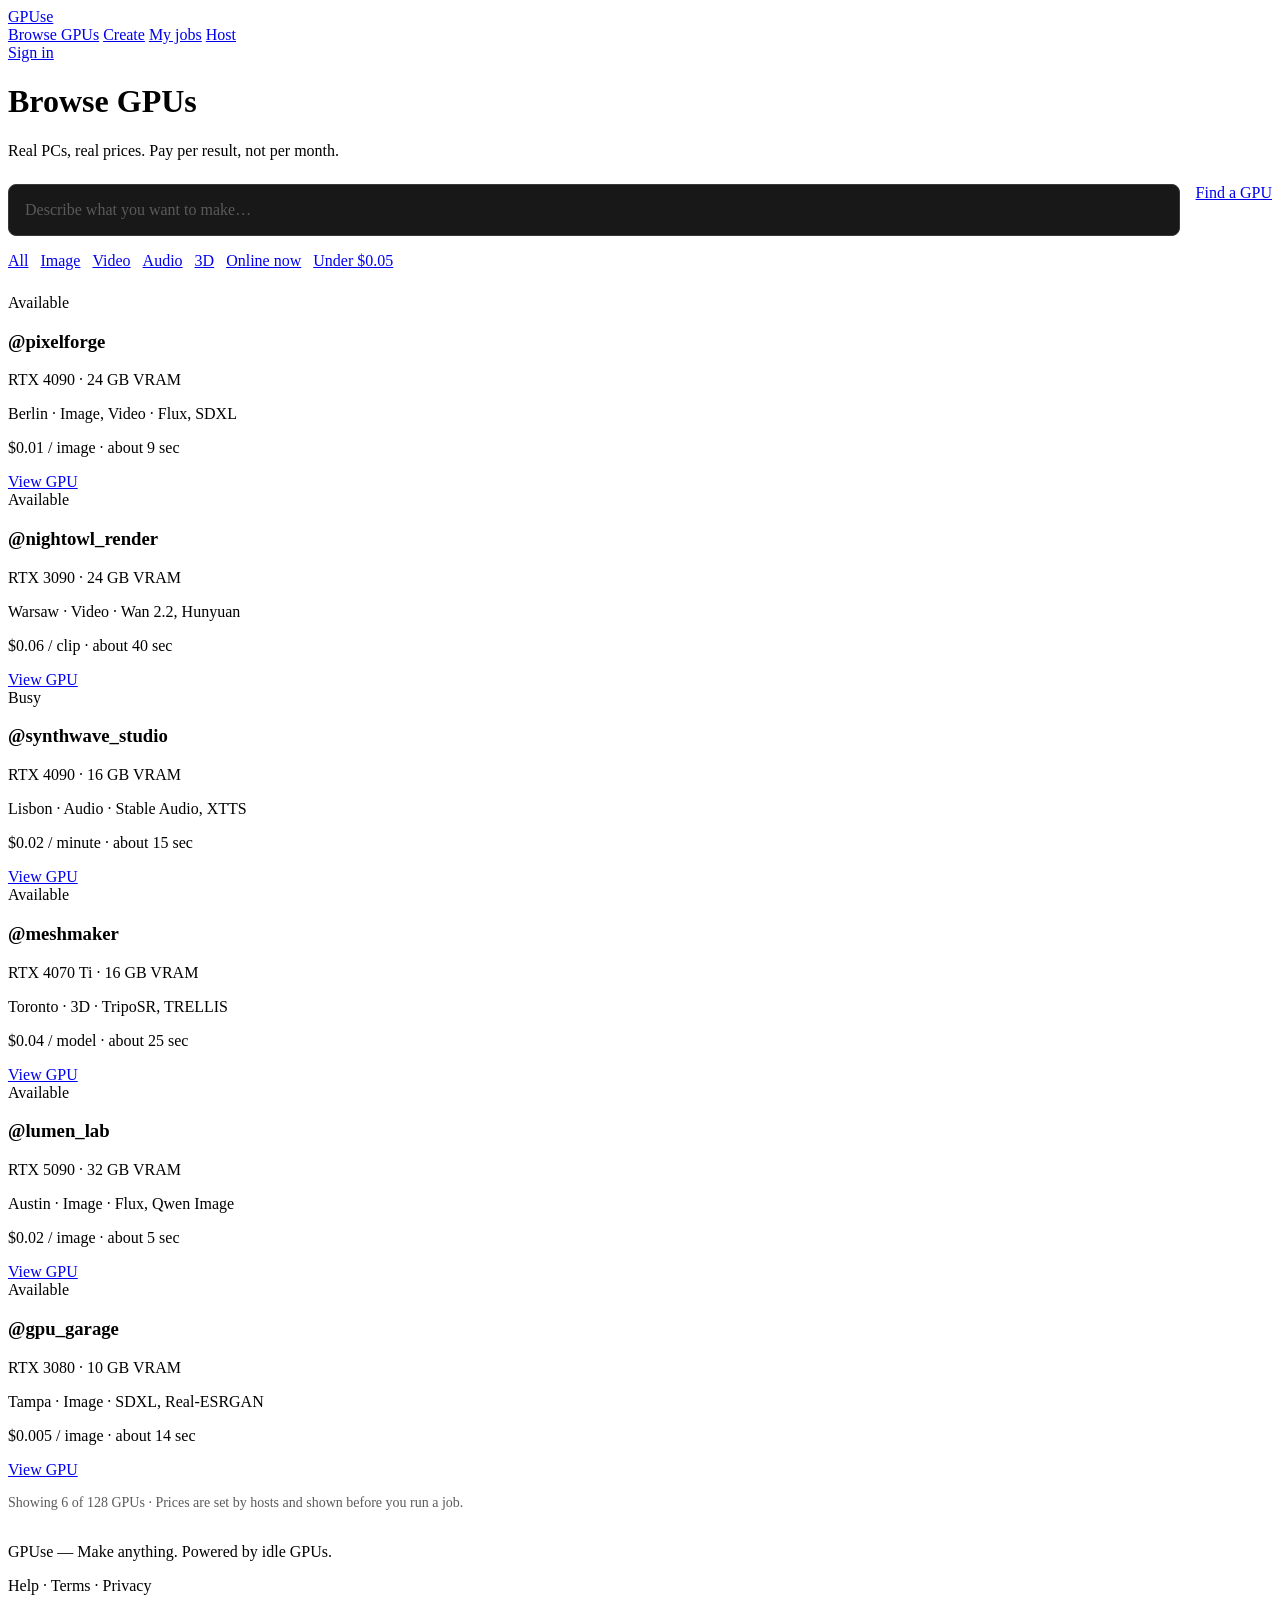
==== browse.html @ e750ebec "feat: add browse GPUs page" ====
<!DOCTYPE html>
<html lang="en">
<head>
  <meta charset="UTF-8">
  <meta name="viewport" content="width=device-width, initial-scale=1.0">
  <title>GPUse — Browse GPUs</title>
  <link rel="preconnect" href="https://fonts.googleapis.com">
  <link rel="preconnect" href="https://fonts.gstatic.com" crossorigin>
  <link href="https://fonts.googleapis.com/css2?family=Inter:wght@400;500;600;700;800&display=swap" rel="stylesheet">
  <link rel="stylesheet" href="css/base.css">
  <link rel="stylesheet" href="css/components.css">
  <link rel="stylesheet" href="css/browse.css">
  <link rel="stylesheet" href="css/responsive.css">
</head>
<body>
  <div class="wrap">

    <header class="nav">
      <a class="logo" href="index.html"><span>GPU</span>se</a>
      <nav class="nav-links">
        <a href="browse.html" class="active">Browse GPUs</a>
        <a href="create.html">Create</a>
        <a href="my-jobs.html">My jobs</a>
        <a href="host.html">Host</a>
      </nav>
      <a class="btn-primary" href="login.html">Sign in</a>
    </header>

    <main>
      <div class="page-head">
        <h1>Browse GPUs</h1>
        <p class="sub">Real PCs, real prices. Pay per result, not per month.</p>
      </div>

      <div class="search-row">
        <input class="search-input" type="text" placeholder="Describe what you want to make…">
        <a class="btn-primary" href="#">Find a GPU</a>
      </div>

      <div class="chips">
        <a class="btn-primary" href="#">All</a>
        <a class="btn" href="#">Image</a>
        <a class="btn" href="#">Video</a>
        <a class="btn" href="#">Audio</a>
        <a class="btn" href="#">3D</a>
        <a class="btn" href="#">Online now</a>
        <a class="btn" href="#">Under $0.05</a>
      </div>

      <div class="cards3" style="margin-top: 0;">
        <article class="card-host">
          <span class="badge">Available</span>
          <h3>@pixelforge</h3>
          <p class="gpu">RTX 4090 · 24 GB VRAM</p>
          <p class="meta">Berlin · Image, Video · Flux, SDXL</p>
          <p class="price">$0.01 / image · about 9 sec</p>
          <a class="card-btn" href="create.html">View GPU</a>
        </article>
        <article class="card-host">
          <span class="badge">Available</span>
          <h3>@nightowl_render</h3>
          <p class="gpu">RTX 3090 · 24 GB VRAM</p>
          <p class="meta">Warsaw · Video · Wan 2.2, Hunyuan</p>
          <p class="price">$0.06 / clip · about 40 sec</p>
          <a class="card-btn" href="create.html">View GPU</a>
        </article>
        <article class="card-host">
          <span class="badge busy">Busy</span>
          <h3>@synthwave_studio</h3>
          <p class="gpu">RTX 4090 · 16 GB VRAM</p>
          <p class="meta">Lisbon · Audio · Stable Audio, XTTS</p>
          <p class="price">$0.02 / minute · about 15 sec</p>
          <a class="card-btn" href="create.html">View GPU</a>
        </article>
        <article class="card-host">
          <span class="badge">Available</span>
          <h3>@meshmaker</h3>
          <p class="gpu">RTX 4070 Ti · 16 GB VRAM</p>
          <p class="meta">Toronto · 3D · TripoSR, TRELLIS</p>
          <p class="price">$0.04 / model · about 25 sec</p>
          <a class="card-btn" href="create.html">View GPU</a>
        </article>
        <article class="card-host">
          <span class="badge">Available</span>
          <h3>@lumen_lab</h3>
          <p class="gpu">RTX 5090 · 32 GB VRAM</p>
          <p class="meta">Austin · Image · Flux, Qwen Image</p>
          <p class="price">$0.02 / image · about 5 sec</p>
          <a class="card-btn" href="create.html">View GPU</a>
        </article>
        <article class="card-host">
          <span class="badge">Available</span>
          <h3>@gpu_garage</h3>
          <p class="gpu">RTX 3080 · 10 GB VRAM</p>
          <p class="meta">Tampa · Image · SDXL, Real-ESRGAN</p>
          <p class="price">$0.005 / image · about 14 sec</p>
          <a class="card-btn" href="create.html">View GPU</a>
        </article>
      </div>

      <p class="note">Showing 6 of 128 GPUs · Prices are set by hosts and shown before you run a job.</p>
    </main>

    <footer>
      <p>GPUse — Make anything. Powered by idle GPUs.</p>
      <p>Help · Terms · Privacy</p>
    </footer>

  </div>
</body>
</html>
---- css/browse.css ----
/* ============================================================
   GPUse — browse.css  (browse.html only)
   Search row, filter chips, footnote.
   The GPU cards themselves live in components.css (.card-host).
   ============================================================ */

.search-row {
  display: flex;
  gap: 16px;
  margin-top: 24px;
}

.search-input {
  flex: 1;
  background: #181818;
  border: 1px solid #383838;
  border-radius: 8px;
  padding: 16px;
  font-size: 16px;
  font-family: inherit;
  color: #ffffff;
}

.search-input::placeholder {
  color: #5a5a5a;
}

.chips {
  display: flex;
  gap: 12px;
  flex-wrap: wrap;
  margin: 16px 0 24px;
}

.note {
  font-size: 14px;
  color: #5a5a5a;
  margin: 16px 0 32px;
}
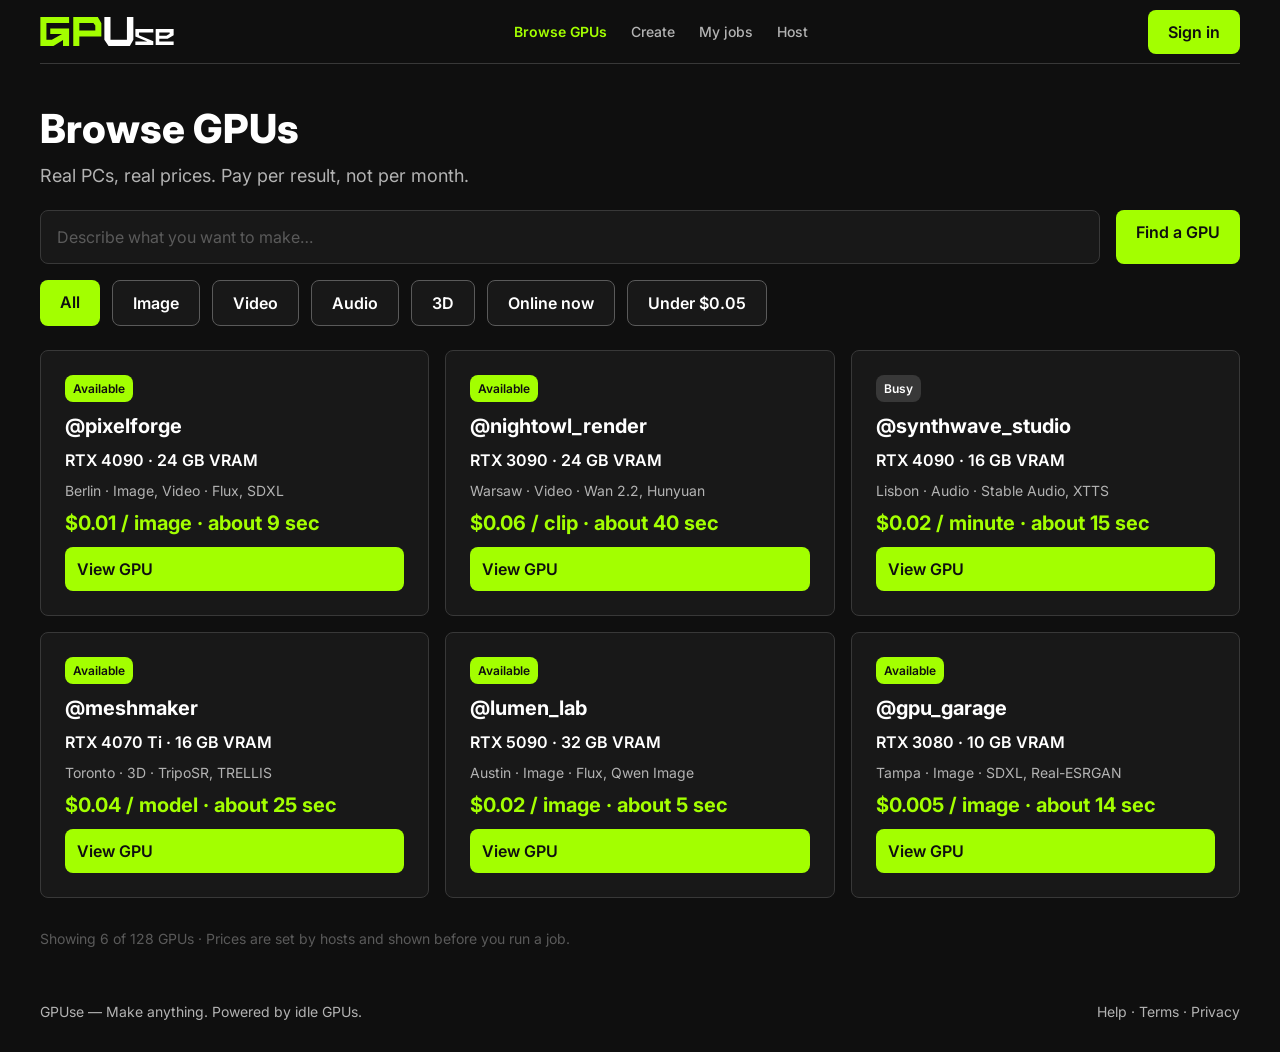
==== commit 0bbf60ee: "feat: update GPUse logo" ====
--- a/browse.html
+++ b/browse.html
@@ -7,6 +7,7 @@
   <link rel="preconnect" href="https://fonts.googleapis.com">
   <link rel="preconnect" href="https://fonts.gstatic.com" crossorigin>
   <link href="https://fonts.googleapis.com/css2?family=Inter:wght@400;500;600;700;800&display=swap" rel="stylesheet">
+  <link rel="icon" type="image/svg+xml" href="assets/logo.svg">
   <link rel="stylesheet" href="css/base.css">
   <link rel="stylesheet" href="css/components.css">
   <link rel="stylesheet" href="css/browse.css">
@@ -16,7 +17,7 @@
   <div class="wrap">
 
     <header class="nav">
-      <a class="logo" href="index.html"><span>GPU</span>se</a>
+      <a class="logo" href="index.html"><img src="assets/logo.svg" alt="GPUse"></a>
       <nav class="nav-links">
         <a href="browse.html" class="active">Browse GPUs</a>
         <a href="create.html">Create</a>
--- a/css/base.css
+++ b/css/base.css
@@ -0,0 +1,122 @@
+/* ============================================================
+   GPUse — base.css
+   Reset, page layout, nav, buttons, titles, footer.
+   Loaded first on every page.
+   ============================================================ */
+
+* {
+  box-sizing: border-box;
+  margin: 0;
+  padding: 0;
+}
+
+body {
+  background: #0f0f0f;
+  color: #ffffff;
+  font-family: "Inter", Arial, sans-serif;
+}
+
+a {
+  color: inherit;
+  text-decoration: none;
+}
+
+/* Centered 1200px content column (the Figma screens are 1200 wide) */
+.wrap {
+  max-width: 1248px; /* 1200 content + 24px gutter on each side */
+  margin: 0 auto;
+  padding: 0 24px;
+}
+
+/* ---------- Nav ---------- */
+.nav {
+  display: flex;
+  align-items: center;
+  justify-content: space-between;
+  height: 64px;
+  border-bottom: 1px solid #383838;
+}
+
+.logo {
+  display: flex;
+  align-items: center;
+}
+
+.logo img {
+  display: block;
+}
+
+.nav-links {
+  display: flex;
+  gap: 24px;
+  font-size: 14px;
+  font-weight: 500;
+  color: #b3b3b3;
+}
+
+.nav-links a.active {
+  color: #a3ff00;
+  font-weight: 600;
+}
+
+/* ---------- Buttons ---------- */
+.btn-primary,
+.btn {
+  display: inline-block;
+  padding: 12px 20px;
+  border-radius: 8px;
+  font-size: 16px;
+  font-weight: 600;
+  text-align: center;
+  cursor: pointer;
+}
+
+.btn-primary {
+  background: #a3ff00;
+  color: #0f0f0f;
+}
+
+.btn {
+  background: #181818;
+  color: #ffffff;
+  border: 1px solid #5a5a5a;
+}
+
+.btn-block {
+  display: block;
+}
+
+.btn-row {
+  display: flex;
+  gap: 16px;
+  flex-wrap: wrap;
+}
+
+/* ---------- Page titles & footer ---------- */
+.page-head {
+  padding-top: 40px;
+}
+
+.page-head h1 {
+  font-size: 40px;
+  font-weight: 800;
+}
+
+.page-head .sub {
+  font-size: 18px;
+  color: #b3b3b3;
+  margin-top: 12px;
+}
+
+.section-title {
+  font-size: 32px;
+  font-weight: 800;
+}
+
+footer {
+  display: flex;
+  justify-content: space-between;
+  padding: 24px 0 32px;
+  font-size: 14px;
+  color: #b3b3b3;
+}
--- a/css/components.css
+++ b/css/components.css
@@ -0,0 +1,204 @@
+/* ============================================================
+   GPUse — components.css
+   Reusable pieces used on more than one page:
+   panels, form fields, stat cards, GPU cards, tables, checkbox.
+   Loaded second on every page.
+   ============================================================ */
+
+/* ---------- Panels & form basics ---------- */
+.panel {
+  background: #181818;
+  border: 1px solid #383838;
+  border-radius: 8px;
+  padding: 24px;
+  display: flex;
+  flex-direction: column;
+  gap: 16px;
+}
+
+/* Buttons inside a panel hug the left edge, unless full-width */
+.panel .btn-primary,
+.panel .btn {
+  align-self: flex-start;
+}
+
+.panel .btn-block {
+  align-self: stretch;
+}
+
+.flabel {
+  font-size: 12px;
+  font-weight: 600;
+  color: #5a5a5a;
+}
+
+.field {
+  width: 100%;
+  background: #222222;
+  border: 1px solid #383838;
+  border-radius: 8px;
+  padding: 14px;
+  font-size: 16px;
+  font-family: inherit;
+  color: #ffffff;
+}
+
+textarea.field {
+  height: 84px;
+  resize: vertical;
+}
+
+select.field option {
+  background: #222222;
+}
+
+.fine {
+  font-size: 14px;
+  color: #5a5a5a;
+}
+
+/* ---------- Stat card (Landing stats, Host telemetry) ---------- */
+.card-stat {
+  background: #181818;
+  border: 1px solid #383838;
+  border-radius: 8px;
+  padding: 20px;
+  width: 288px;
+}
+
+.card-stat .k {
+  font-size: 12px;
+  font-weight: 600;
+  color: #5a5a5a;
+}
+
+.card-stat .v {
+  font-size: 32px;
+  font-weight: 800;
+  margin-top: 8px;
+}
+
+/* ---------- 3-column card grid (Landing, Browse) ---------- */
+.cards3 {
+  display: grid;
+  grid-template-columns: repeat(3, 1fr);
+  gap: 16px;
+  margin: 16px 0 32px;
+}
+
+/* ---------- GPU listing card (.card-host) ---------- */
+.card-host {
+  background: #181818;
+  border: 1px solid #383838;
+  border-radius: 8px;
+  padding: 24px;
+  display: flex;
+  flex-direction: column;
+  align-items: flex-start;
+  gap: 12px;
+}
+
+.badge {
+  background: #a3ff00;
+  color: #0f0f0f;
+  font-size: 12px;
+  font-weight: 600;
+  padding: 6px 8px;
+  border-radius: 8px;
+}
+
+.badge.busy {
+  background: #383838;
+  color: #ffffff;
+}
+
+.card-host h3 {
+  font-size: 20px;
+}
+
+.card-host .gpu {
+  font-size: 16px;
+  font-weight: 600;
+}
+
+.card-host .meta {
+  font-size: 14px;
+  color: #b3b3b3;
+}
+
+.card-host .price {
+  font-size: 20px;
+  font-weight: 700;
+  color: #a3ff00;
+}
+
+.card-btn {
+  display: block;
+  align-self: stretch;
+  background: #a3ff00;
+  color: #0f0f0f;
+  font-size: 16px;
+  font-weight: 600;
+  padding: 12px;
+  border-radius: 8px;
+}
+
+/* ---------- Tables (My jobs, Host) ---------- */
+.table-wrap {
+  background: #181818;
+  border: 1px solid #383838;
+  border-radius: 8px;
+  overflow: hidden;
+  margin-top: 24px;
+}
+
+table {
+  width: 100%;
+  border-collapse: collapse;
+  font-size: 15px;
+}
+
+th {
+  background: #222222;
+  color: #5a5a5a;
+  font-size: 12px;
+  font-weight: 600;
+  text-align: left;
+  padding: 16px;
+}
+
+td {
+  padding: 16px;
+}
+
+td:first-child {
+  font-weight: 600;
+}
+
+td.st,
+th.st {
+  color: #a3ff00;
+}
+
+td.st {
+  font-weight: 400;
+}
+
+/* ---------- Square checkbox (List your GPU) ---------- */
+/* Plain square, lime when checked (like the Figma squares) */
+.cb {
+  appearance: none;
+  -webkit-appearance: none;
+  width: 22px;
+  height: 22px;
+  flex: none;
+  border-radius: 4px;
+  background: #222222;
+  border: 1px solid #5a5a5a;
+  cursor: pointer;
+}
+
+.cb:checked {
+  background: #a3ff00;
+  border-color: #a3ff00;
+}
--- a/css/responsive.css
+++ b/css/responsive.css
@@ -0,0 +1,67 @@
+/* ============================================================
+   GPUse — responsive.css
+   Simple responsive resize: no separate mobile design,
+   columns just stack on narrow screens.
+   Loaded LAST on every page so these rules win.
+   ============================================================ */
+
+@media (max-width: 900px) {
+  .cards3,
+  .steps {
+    grid-template-columns: 1fr 1fr;
+  }
+  .cols2,
+  .grid2,
+  .class-row {
+    grid-template-columns: 1fr;
+  }
+  .stats4 {
+    grid-template-columns: 1fr 1fr;
+  }
+  .earn-panel {
+    flex-direction: column;
+  }
+  .net-side {
+    flex: none;
+  }
+  .table-wrap {
+    overflow-x: auto;
+  }
+  table {
+    min-width: 700px;
+  }
+}
+
+@media (max-width: 600px) {
+  .cards3,
+  .steps,
+  .stats4 {
+    grid-template-columns: 1fr;
+  }
+  .card-stat {
+    width: 100%;
+  }
+  .hero h1 {
+    font-size: 36px;
+  }
+  .page-head h1 {
+    font-size: 32px;
+  }
+  .nav {
+    flex-wrap: wrap;
+    height: auto;
+    padding: 12px 0;
+    gap: 12px;
+  }
+  .banner {
+    flex-direction: column;
+    align-items: flex-start;
+  }
+  .search-row {
+    flex-direction: column;
+  }
+  footer {
+    flex-direction: column;
+    gap: 8px;
+  }
+}
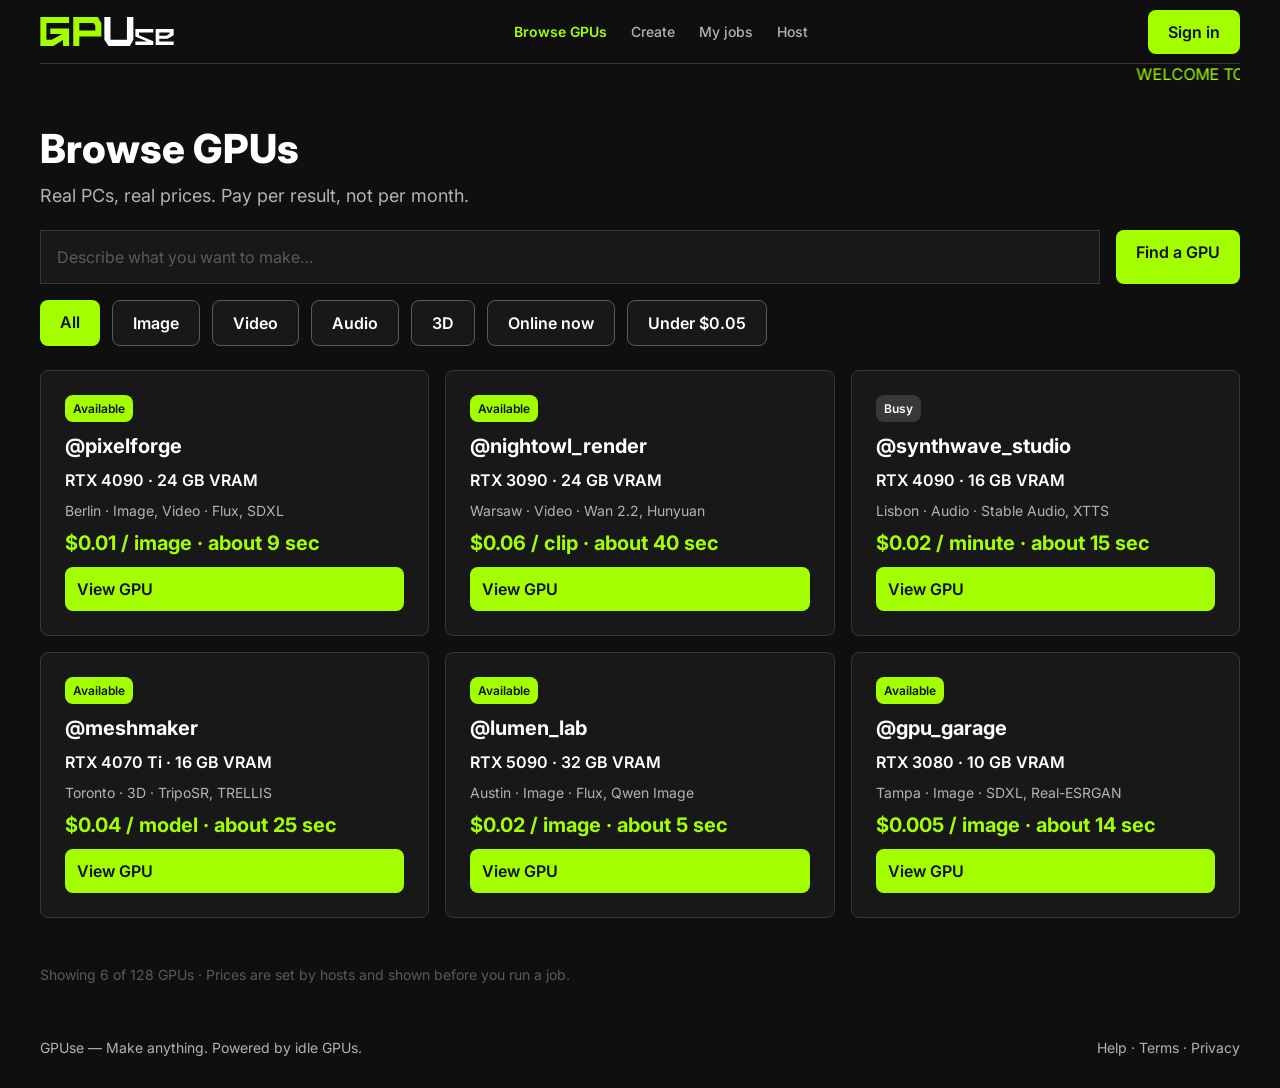
==== commit ad773bd5: "Creating the HTML/CSS pages for host,create and list-gpu. ~Some changes : Added some missing feature" ====
--- a/browse.html
+++ b/browse.html
@@ -26,6 +26,7 @@
       </nav>
       <a class="btn-primary" href="login.html">Sign in</a>
     </header>
+      <marquee style="color: #a3ff00;">WELCOME TO GPUse — Make anything, contribute with your GPU!</marquee>
 
     <main>
       <div class="page-head">
@@ -108,5 +109,22 @@
     </footer>
 
   </div>
+
+  <script>
+    // Single-select for the filter chips (All, Image, Video, Audio, 3D, Online now, Under $0.05)
+    document.querySelectorAll('.chips').forEach(function (group) {
+      group.querySelectorAll('a').forEach(function (chip) {
+        chip.addEventListener('click', function (e) {
+          e.preventDefault();
+          group.querySelectorAll('a').forEach(function (c) {
+            c.classList.remove('btn-primary');
+            c.classList.add('btn');
+          });
+          chip.classList.remove('btn');
+          chip.classList.add('btn-primary');
+        });
+      });
+    });
+  </script>
 </body>
 </html>
--- a/css/base.css
+++ b/css/base.css
@@ -21,11 +21,20 @@
   text-decoration: none;
 }
 
-/* Centered 1200px content column (the Figma screens are 1200 wide) */
 .wrap {
   max-width: 1248px; /* 1200 content + 24px gutter on each side */
   margin: 0 auto;
   padding: 0 24px;
+  min-height: 100vh;
+  min-height: 100dvh;
+  display: flex;
+  flex-direction: column;
+}
+
+.wrap > main {
+  flex: 1;
+  display: flex;
+  flex-direction: column;
 }
 
 /* ---------- Nav ---------- */
@@ -54,6 +63,14 @@
   color: #b3b3b3;
 }
 
+.nav-links a {
+  transition: color 0.15s ease;
+}
+
+.nav-links a:not(.active):hover {
+  color: #ffffff;
+}
+
 .nav-links a.active {
   color: #a3ff00;
   font-weight: 600;
@@ -69,6 +86,7 @@
   font-weight: 600;
   text-align: center;
   cursor: pointer;
+  transition: background-color 0.15s ease, border-color 0.15s ease, color 0.15s ease;
 }
 
 .btn-primary {
@@ -76,10 +94,19 @@
   color: #0f0f0f;
 }
 
+.btn-primary:hover {
+  background: #b9ff3d;
+}
+
 .btn {
   background: #181818;
   color: #ffffff;
   border: 1px solid #5a5a5a;
+}
+
+.btn:hover {
+  background: #222222;
+  border-color: #808080;
 }
 
 .btn-block {
@@ -119,4 +146,4 @@
   padding: 24px 0 32px;
   font-size: 14px;
   color: #b3b3b3;
-}
+}
--- a/css/components.css
+++ b/css/components.css
@@ -141,6 +141,12 @@
   font-weight: 600;
   padding: 12px;
   border-radius: 8px;
+  cursor: pointer;
+  transition: background-color 0.15s ease;
+}
+
+.card-btn:hover {
+  background: #b9ff3d;
 }
 
 /* ---------- Tables (My jobs, Host) ---------- */
@@ -185,7 +191,6 @@
 }
 
 /* ---------- Square checkbox (List your GPU) ---------- */
-/* Plain square, lime when checked (like the Figma squares) */
 .cb {
   appearance: none;
   -webkit-appearance: none;
@@ -201,4 +206,4 @@
 .cb:checked {
   background: #a3ff00;
   border-color: #a3ff00;
-}
+}
--- a/css/browse.css
+++ b/css/browse.css
@@ -14,7 +14,7 @@
   flex: 1;
   background: #181818;
   border: 1px solid #383838;
-  border-radius: 8px;
+  border-radius: 0;
   padding: 16px;
   font-size: 16px;
   font-family: inherit;
--- a/css/responsive.css
+++ b/css/responsive.css
@@ -4,6 +4,17 @@
    columns just stack on narrow screens.
    Loaded LAST on every page so these rules win.
    ============================================================ */
+
+/* Big screens: widen the 1200 column to 1600 (same as the
+   1920 Figma screens) so the sides don't sit empty. */
+@media (min-width: 1600px) {
+  .wrap {
+    max-width: 1648px; /* 1600 content + 24px gutter on each side */
+  }
+  .cards3 {
+    gap: 24px;
+  }
+}
 
 @media (max-width: 900px) {
   .cards3,
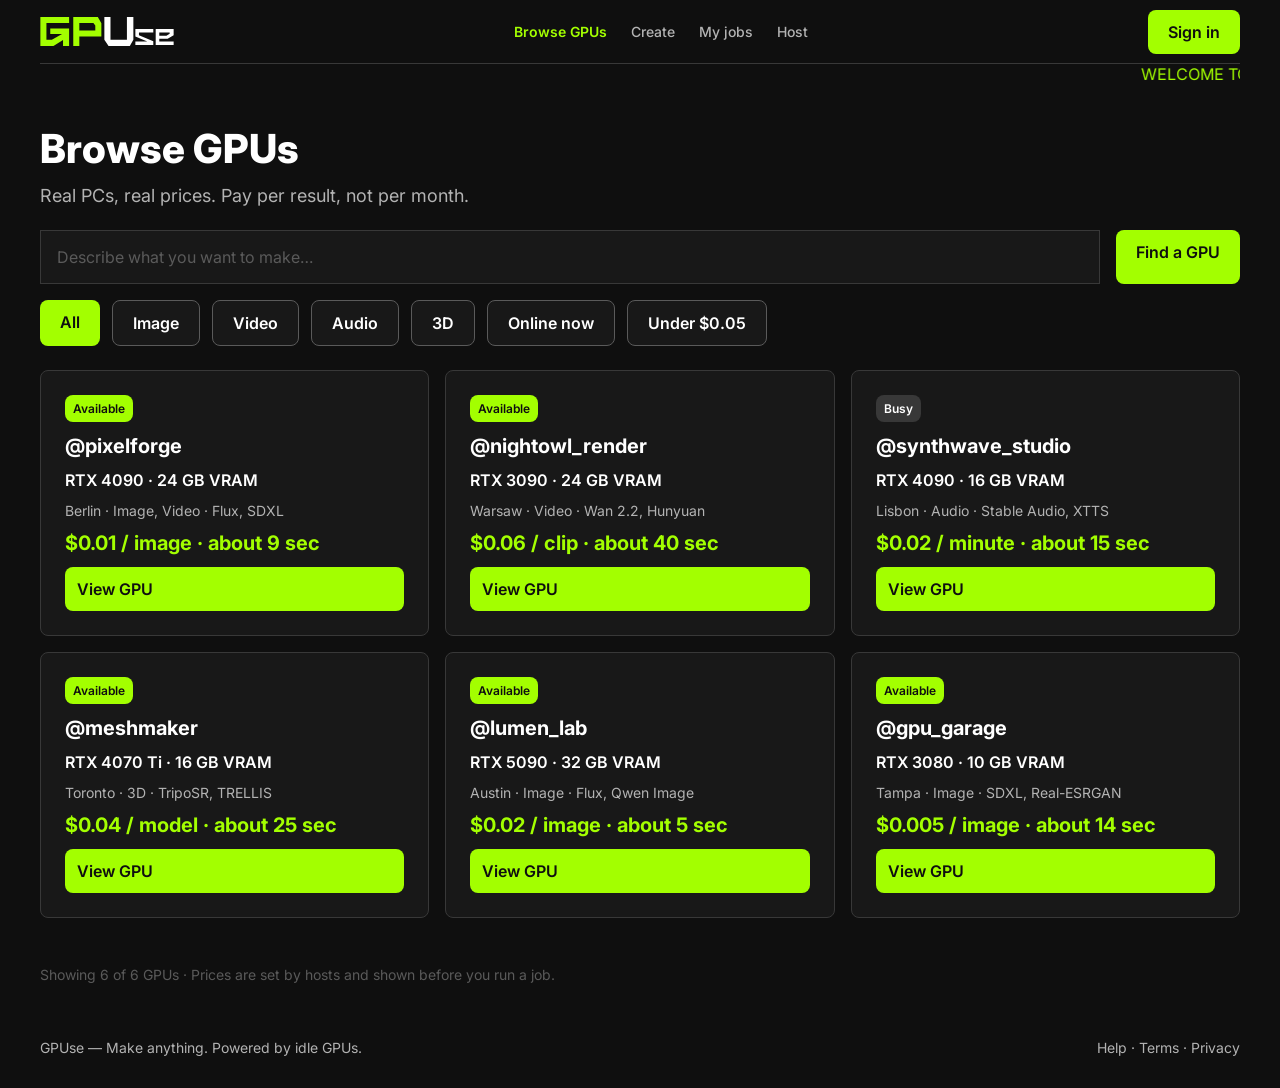
==== commit d1daa2e4: "Created the js folder and added the browse, my-jobs, login and signup javascript files." ====
--- a/browse.html
+++ b/browse.html
@@ -126,5 +126,6 @@
       });
     });
   </script>
+  <script src="js/browse.js"></script>
 </body>
 </html>
